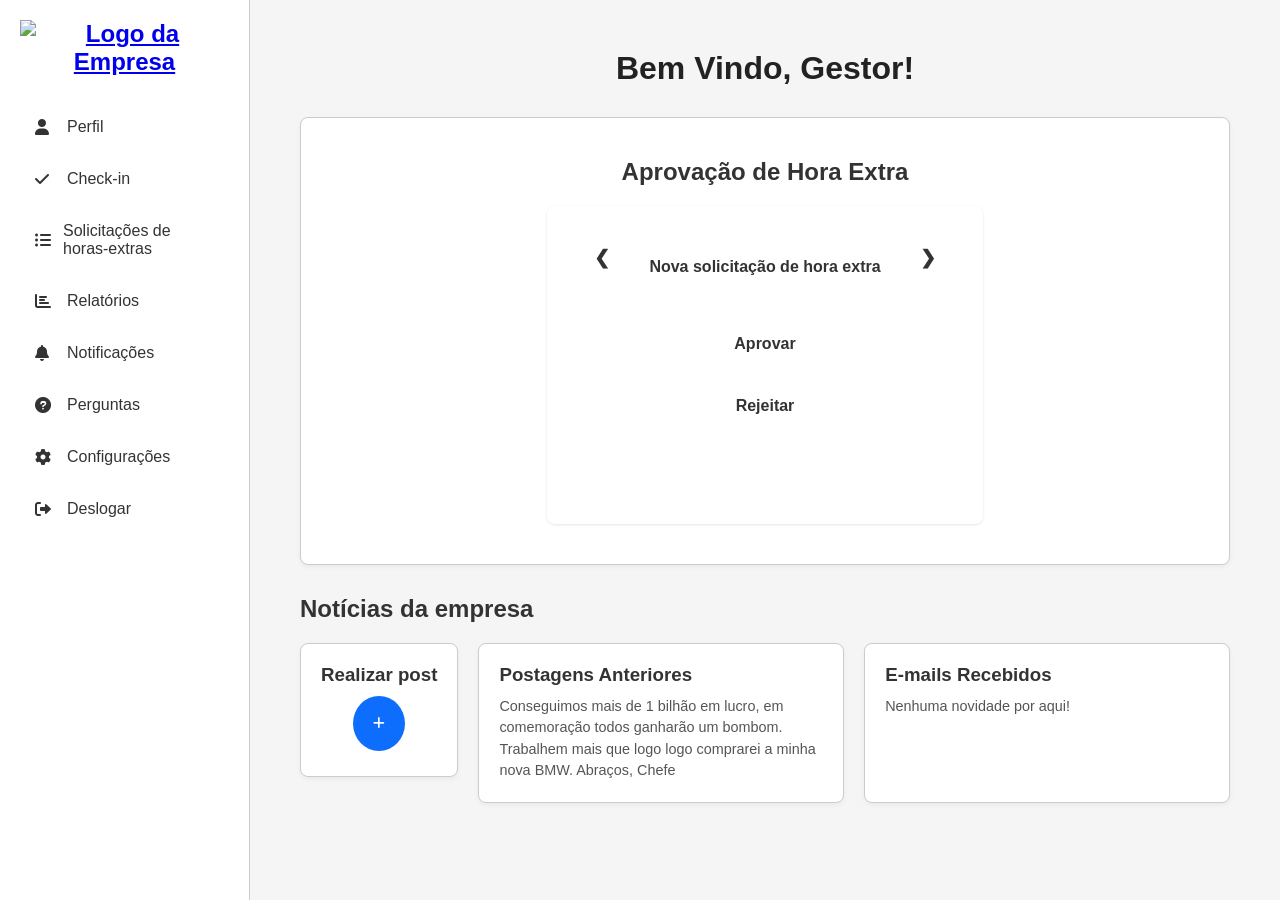
==== Gestor/gestor.html @ fa85524f "Iniciando a pagina encarregado" ====
<!DOCTYPE html>
<html lang="pt-br">
<head>
    <meta charset="UTF-8">
    <meta name="viewport" content="width=device-width, initial-scale=1.0">
    <title>Gestor</title>
    <link rel="stylesheet" href="styles.css">
    <link rel="stylesheet" href="https://cdnjs.cloudflare.com/ajax/libs/font-awesome/6.0.0-beta3/css/all.min.css">
</head>

<body>

    <nav class="sidebar" id="sidebar">
        <div class="sidebar-header">
            <a href="#dashboard" onclick="showpage('dashboard')">
                <img src="/Trabalho Fortes/Logo .png" alt="Logo da Empresa" class="logo">
            </a>
        </div>
        <ul class="sidebar-menu">
            <li><a href="#perfil" onclick="showpage('perfil')"><i class="fa-solid fa-user"></i> Perfil</a></li>
            <li><a href="#checkin" onclick="showpage('checkin')"><i class="fa-solid fa-check"></i> Check-in</a></li>
            <li><a href="#solicitacoes" onclick="showpage('solicitacoes')"><i
                        class="fa-solid fa-list-ul"></i>Solicitações de horas-extras</a></li>
            <li><a href="#relatorios" onclick="showpage('relatorios')"><i class="fa-solid fa-chart-bar"></i>
                    Relatórios</a></li>
            <li><a href="#notificacoes" onclick="showpage('notificacoes')"><i class="fa-solid fa-bell"></i>
                    Notificações</a></li>
            <li><a href="#perguntas" onclick="showpage('perguntas')"><i class="fa-solid fa-question-circle"></i>
                    Perguntas</a></li>
            <li><a href="#configuracoes" onclick="showpage('configuracoes')"><i class="fa-solid fa-cog"></i>
                    Configurações</a></li>
            <li id="logout"><a href="#"><i class="fa-solid fa-sign-out-alt"></i>Deslogar</a></li>
        </ul>
    </nav>

    <button class="hamburger-btn" id="toggle-sidebar">
        <i class="fas fa-bars"></i>
    </button>
    <section id="dashboard" class="page">
        <main class="main-content">

            <h1 class="main-title">Bem Vindo, Gestor!</h1>

            <div class="dashboard-grid top-widgets">
                <div class="widget grid-widget">
                    <div class="container">
                        <h1>Aprovação de Hora Extra</h1>

                        <div class="card">
                            <div class="header-nav">
                                <button class="nav-button" id="prev-btn">
                                    &#10094; </button>
                                <div class="notification-box">
                                    Nova solicitação de hora extra
                                </div>
                                <button class="nav-button" id="next-btn">
                                    &#10095; </button>
                            </div>

                            <div class="actions">
                                <div class="action-item">
                                    <button class="btn approve-btn" data-action="Sim">
                                        Aprovar
                                    </button>
                                </div>

                                <div class="action-item">
                                    <button class="btn reject-btn" data-action="Não">
                                        Rejeitar
                                    </button>
                                </div>
                            </div>
                        </div>
                    </div>
                </div>
            </div>

            <h2 class="section-title">Notícias da empresa</h2>
            <div class="dashboard-grid news-widgets">
                <a href="#noticias" onclick="showpage('noticias')" style="text-decoration: none; color: inherit;">
                    <div class="widget news-item">
                        <h3>Realizar post</h3>
                        <button><i class="fa-solid fa-plus" style="color: #ffff;"></i></button>
                    </div>
                </a>
                <div class="widget news-item">
                    <h3>Postagens Anteriores</h3>
                    <p>Conseguimos mais de 1 bilhão em lucro, em comemoração todos ganharão um bombom. Trabalhem mais
                        que logo logo comprarei a minha nova BMW. Abraços, Chefe</p>
                </div>

                <div class="widget news-item">
                    <h3>E-mails Recebidos</h3>
                    <p>Nenhuma novidade por aqui!</p>
                </div>

            </div>
        </main>
    </section>
    <section id="noticias" class="page">
        <main class="main-content">

            <header class="main-header">
                <h1>Publicar Nova Notícia</h1>
            </header>

            <section class="form-container">
                <form id="noticia-form">

                    <div class="form-group">
                        <label for="noticia-titulo">Título da Notícia</label>
                        <input type="text" id="noticia-titulo" name="noticia-titulo"
                            placeholder="Ex: Nova política de férias" required>
                    </div>

                    <div class="form-group">
                        <label for="noticia-conteudo">Conteúdo</label>
                        <textarea class="auto-grow" id="noticia-conteudo" name="noticia-conteudo" rows="10"
                            placeholder="Escreva a notícia aqui..." required></textarea>
                    </div>

                    <div class="form-actions">
                        <button type="submit" class="btn-publicar">Publicar Notícia</button>
                        <a href="#dashboard" onclick="showpage('dashboard')" class="btn-cancelar">Cancelar</a>
                    </div>

                </form>
            </section>

        </main>
    </section>
    <section id="perfil" class="page">
        <main class="main-content">
            <header class="content-header-1">
                <h2 id="page-title">Perfil</h2>
            </header>

            <div class="profile-container">
                <div class="profile-card">
                    <img src="../icone perfil.jpg" alt="Avatar do Gestor" class="profile-avatar">
                    <h3 class="profile-name" id="profile-name">Nome do funcionário</h3>
                    <div class="profile-details">
                        <p class="profile-info"><strong>Email:</strong> <span
                                id="profile-email">Gestor.nome@fortes.com.br</span></p>
                        <p class="profile-info"><strong>Matrícula:</strong> <span id="profile-matricula">56789</span>
                        </p>
                        <p class="profile-info"><strong>Função:</strong> <span id="profile-funcao">Gestor de
                                Manutenção</span></p>
                        <p class="profile-info"><strong>Setor:</strong> <span id="profile-setor">Elétrica</span></p>
                        <p class="profile-info"><strong>Telefone:</strong> <span id="profile-telefone">(27)
                                99999-9999</span></p>
                        <p class="profile-info"><strong>Unidade:</strong> <span id="profile-unidade">Matriz -
                                Vitória</span></p>
                    </div>
                    <a href="#editar_perfil" onclick="showpage('editar_perfil')" class="edit-btn"
                        style="text-decoration: none;">
                        <i class="fa-solid fa-pencil-alt"></i> Editar Perfil
                    </a>
                </div>

            </div>
        </main>
    </section>
    <section id="editar_perfil" class="page">
        <main class="main-content">
            <div class="form-container">
                <h3>Editar Perfil</h3>

                <form id="edit-form">

                    <div class="form-group">
                        <label for="edit-nome">Nome:</label>
                        <input type="text" id="edit-nome" name="nome">
                    </div>

                    <div class="form-group">
                        <label for="edit-email">Email:</label>
                        <input type="email" id="edit-email" name="email">
                    </div>

                    <div class="form-group">
                        <label for="edit-telefone">Telefone:</label>
                        <input type="text" id="edit-telefone" name="telefone">
                    </div>

                    <div class="form-group">
                        <label for="edit-matricula">Matrícula (não editável):</label>
                        <input type="text" id="edit-matricula" name="matricula" readonly disabled>
                    </div>
                    <div class="form-group">
                        <label for="edit-funcao">Função (não editável):</label>
                        <input type="text" id="edit-funcao" name="funcao" readonly disabled>
                    </div>

                    <div class="form-actions">

                        <button type="button" id="btn-salvar" class="btn-salvar">Salvar Alterações</button>

                        <a href="#perfil" onclick="showpage('perfil')" class="btn-cancelar">Cancelar</a>
                    </div>
                </form>
            </div>
    </section>
    <section id="checkin" class="page">
        <main class="main-content">
            <header class="content-header-2">
                <h2 id="page-title">Check-in</h2>
            </header>

            <div class="checkin-container">
                <div class="checkin-card">
                    <form id="checkin-form">
                        <label for="name">Nome Completo:</label>
                        <input type="text" id="name" name="name" required>

                        <label for="checkin-date">Data:</label>
                        <input type="date" id="checkin-date" name="checkin-date" required>

                        <label for="checkin-time">Hora:</label>
                        <input type="time" id="checkin-time" name="checkin-time" required>

                        <label for="location">Local de trabalho ou setor:</label>
                        <input type="text" id="location" name="location" required>

                        <label for="activity-type">Tipo de Atividade:</label>
                        <input type="text" id="activity-type" name="activity-type" required>

                        <label for="observations">Observações Adicionais:</label>
                        <textarea class="auto-grow" placeholder="Digite aqui..."></textarea>

                        <button type="submit" class="checkin-btn">Fazer Check-in</button>

                </div>
            </div>
        </main>
    </section>
    <section id="solicitacoes" class="page">
        <main class="main-content">
            <h3>Solicitações de horas-extras:</h3>
            <div class="content-header">
                <div class="status-tabs">
                    <span class="status-label">Status:</span>
                    <button class="tab-button" data-status="aprovadas">Aprovadas</button>
                    <button class="tab-button" data-status="reprovadas">Reprovadas</button>
                    <button class="tab-button active" data-status="pendentes">Pendentes</button>
                </div>
            </div>

            <div class="notifications-list" id="notifications-content">
            </div>

        </main>
        </div>
    </section>
    <section id="relatorios" class="page">
        <main class="main-content">

            <header class="main-header">
                <h1>Relatórios Gerenciais</h1>
                <div class="date-display">
                    <span>03/11/2025</span>
                    <i class="fa-solid fa-calendar-days"></i>
                </div>
            </header>

            <section class="dashboard-grid top-widgets">
                <div class="widget">
                    <h4>Total Horas Aprovadas (Mês)</h4>
                    <p class="summary-value">1.240 hrs</p>
                </div>
                <div class="widget">
                    <h4>Custo Estimado (Mês)</h4>
                    <p class="summary-value">R$ 45.880,00</p>
                </div>
                <div class="widget">
                    <h4>Taxa de Conclusão Geral</h4>
                    <p class="summary-value">85%</p>
                </div>
            </section>

            <section class="chart-box">
                <h3>Desempenho por Setor (Últimos 30 dias)</h3>

                <div id="daily-reports-container">

                    <div class="daily-report">
                        <h4 class="report-title">Setor: Elétrica (Encarregado: João)</h4>
                        <div class="report-bar-group">
                            <div class="bar-label"><span>Horas aprovadas</span><span>320h</span></div>
                            <div class="bar-container">
                                <div class="bar worked" style="width: 80%;"></div>
                            </div>
                        </div>
                        <div class="report-bar-group">
                            <div class="bar-label"><span>Horas feitas</span><span>280h</span></div>
                            <div class="bar-container">
                                <div class="bar extra" style="width: 70%;"></div>
                            </div>
                        </div>
                    </div>
                    <div class="daily-report">
                        <h4 class="report-title">Setor: Mecânica (Encarregado: Maria)</h4>
                        <div class="report-bar-group">
                            <div class="bar-label"><span>Horas aprovadas</span><span>280h</span></div>
                            <div class="bar-container">
                                <div class="bar worked" style="width: 70%;"></div>
                            </div>
                        </div>
                        <div class="report-bar-group">
                            <div class="bar-label"><span>Horas feitas</span><span>270h</span></div>
                            <div class="bar-container">
                                <div class="bar extra" style="width: 68%;"></div>
                            </div>
                        </div>
                    </div>
                    <div class="daily-report">
                        <h4 class="report-title">Setor: Civil (Encarregado: Pedro)</h4>
                        <div class="report-bar-group">
                            <div class="bar-label"><span>Horas aprovadas</span><span>400h</span></div>
                            <div class="bar-container">
                                <div class="bar worked" style="width: 100%;"></div>
                            </div>
                        </div>
                        <div class="report-bar-group">
                            <div class="bar-label"><span>Horas feitas</span><span>300h</span></div>
                            <div class="bar-container">
                                <div class="bar extra" style="width: 75%;"></div>
                            </div>
                        </div>
                    </div>
                    <div class="daily-report">
                        <h4 class="report-title">Setor: Hidráulica (Encarregado: Ana)</h4>
                        <div class="report-bar-group">
                            <div class="bar-label"><span>Horas aprovadas</span><span>240h</span></div>
                            <div class="bar-container">
                                <div class="bar worked" style="width: 60%;"></div>
                            </div>
                        </div>
                        <div class="report-bar-group">
                            <div class="bar-label"><span>Horas feitas</span><span>210h</span></div>
                            <div class="bar-container">
                                <div class="bar extra" style="width: 52%;"></div>
                            </div>
                        </div>
                    </div>

                </div>
            </section>

            <section class="bottom-content">
                <div class="legend">
                    <div class="legend-item">
                        <span class="color-box worked"></span> Horas Aprovadas (Planejado)
                    </div>
                    <div class="legend-item">
                        <span class="color-box extra"></span> Horas Feitas (Realizado)
                    </div>
                </div>
            </section>

        </main>
    </section>
    <section id="notificacoes" class="page">
        <div class="notifications-container">
            <h1 class="header-title">Notificações</h1>

            <div class="top-bar">
                <div class="search-bar">
                    <i class="fas fa-search"></i>
                    <input type="text" id="searchInput" placeholder="Pesquisar" onkeyup="filterNotifications()">
                </div>
                <br>
                <div class="filter-buttons">
                    <span>Mostrar:</span>
                    <button class="filter-btn active" data-filter="todas"
                        onclick="filterNotifications('todas')">Todas</button>
                    <button class="filter-btn" data-filter="lidas" onclick="filterNotifications('lidas')">Lidas</button>
                    <button class="filter-btn" data-filter="nao-lidas" onclick="filterNotifications('nao-lidas')">Não
                        lidas</button>
                </div>
            </div>

            <div id="notificationList" class="notification-list">
            </div>

        </div>
    </section>
    <section id="perguntas" class="page">
        <main class="content">
            <div class="card">
                <h3>Perguntas Frequentes</h3>
                <div class="faq-item">
                    <h4>Como faço para redefinir minha senha?</h4>
                    <p>Para redefinir sua senha, clique em "Esqueci minha senha" na página de login e siga as instruções
                        enviadas para seu e-mail.</p>
                </div>
                <div class="faq-item">
                    <h4>Como entro em contato com o suporte técnico?</h4>
                    <p>Você pode entrar em contato com o suporte técnico através do e-mail suporte@fortes.com.br ou pelo
                        telefone (27) 3333-0000.</p>
                </div>
                <div class="faq-item">
                    <h4>Como atualizo minhas informações de perfil?</h4>
                    <p>Para atualizar suas informações de perfil, acesse a seção "Perfil" no menu lateral e clique no
                        botão "Editar Perfil".</p>
                </div>
            </div>
            <div class="card1">
                <p>Não achou o que deseja ?</p>
                <br>
                <button class="contact-btn">Contate o Suporte</button>
            </div>
        </main>
    </section>
    <section id="configuracoes" class="page">
        <div class="container-config">
            <section class="section-group">
                <h3>Preferência</h3>
                <div class="toggle-setting">
                    <label for="modo-escuro">Modo escuro</label>
                    <label class="switch">
                        <input type="checkbox" id="modo-escuro" onclick="darkModeToggle()">
                        <span class="slider round"></span>
                    </label>
                </div>
                <div class="toggle-setting">
                    <label for="receber-notificacao">Receber notificação por e-mail</label>
                    <label class="switch">
                        <input type="checkbox" id="receber-notificacao" checked>
                        <span class="slider round"></span>
                    </label>
                </div>
                <div class="dropdown-setting">
                    <label for="idioma">Idioma</label>
                    <select id="idioma">
                        <option value="pt-br">Português</option>
                        <option value="en">English</option>
                        <option value="es">Español</option>
                    </select>
                </div>
            </section>
            </main>
        </div>
    </section>
    <script src="script.js"></script>
</body>

</html>
---- Gestor/styles.css ----
* {
    margin: 0;
    padding: 0;
    box-sizing: border-box;
}

:root {
    --sidebar-width: 250px;
    --color-text: #333;
    --color-background: #f5f5f5;
    --color-sidebar: #fff;
    --color-primary: #0d6efd;
    --border-color: #ccc;
    --color-background-table: white;
    --color-background-th: rgba(255, 255, 255, 0.719);
}

body {
    font-family: 'Poppins', sans-serif;
    background-color: var(--color-background);
    margin-left: var(--sidebar-width);
}

.page {
    display: none;
}

.page.active {
    display: block;
    padding: 20px;
    max-width: 100%;
    height: 100vh;
}

.content {
    width: 100%;
    max-width: 1000px;
    margin: 0 auto;
    display: flex;
    flex-direction: column;
    align-items: center;
    gap: 1rem;
    padding-top: 1rem;
}

.content-header {
    margin-bottom: 18px;
}

.content-header #page-title {
    font-size: 1.4rem;
    color: var(--color-text);
}

.sidebar {
    position: fixed;
    top: 0;
    left: 0;
    height: 100vh;
    width: var(--sidebar-width);
    background-color: var(--color-sidebar);
    border-right: 1px solid var(--border-color);
    padding: 20px;
    transition: transform 0.3s ease-in-out;
    z-index: 1000;
}

.sidebar-header {
    font-size: 1.5rem;
    font-weight: bold;
    margin-bottom: 30px;
    text-align: center;
}

.sidebar-menu {
    list-style: none;
}

.sidebar-menu a {
    display: flex;
    align-items: center;
    padding: 12px 15px;
    text-decoration: none;
    color: var(--color-text);
    border-radius: 8px;
    transition: background-color 0.2s;
    margin-bottom: 10px;
}

.sidebar-menu a i {
    margin-right: 12px;
    width: 20px;
}

.sidebar-menu a:hover {
    background-color: var(--color-background-table);
}

.hamburger-btn {
    display: none;
    position: fixed;
    top: 15px;
    left: 15px;
    background-color: var(--color-background-table);
    border: 1px solid var(--border-color);
    border-radius: 5px;
    padding: 10px 12px;
    font-size: 1.2rem;
    cursor: pointer;
    z-index: 1001;
}

@media (max-width: 768px) {
    .sidebar {
        transform: translateX(-100%);
    }

    .sidebar.active,
    .sidebar.open {
        transform: translateX(0);
    }

    .hamburger-btn {
        display: block;
    }

    body {
        padding-top: 3rem;
        margin: 0;
    }
}

/* ==========================================================================
   8. NOTIFICATIONS
   ========================================================================== */
.notifications-container {
    background-color: var(--color-background-table);
    border: 1px solid var(--border-color);
    border-radius: 8px;
    width: 100%;
    max-width: 600px;
    box-shadow: 0 4px 12px rgba(0, 0, 0, 0.1);
    padding: 20px;
    align-self: center;
    justify-self: center;
}

.header-title {
    text-align: center;
    font-size: 24px;
    color: var(--color-text);
    margin-bottom: 20px;
    gap: 15px;
}

.top-bar {
    display: flex;
    justify-content: space-between;
    align-items: center;
    border-bottom: 1px solid var(--border-color);
    padding-bottom: 15px;
    margin-bottom: 15px;
    flex-wrap: wrap;
}

.search-bar {
    display: flex;
    align-items: center;
    border: 1px solid var(--border-color);
    border-radius: 20px;
    padding: 5px 15px;
    width: 250px;
    background-color: var(--color-background-table);
}

.search-bar i {
    color: var(--color-text);
    margin-right: 10px;
}

#searchInput {
    border: none;
    outline: none;
    flex-grow: 1;
    background-color: transparent;
    font-size: 14px;
}

.filter-buttons {
    margin-top: 15px;
    display: flex;
    align-items: center;
    font-size: 14px;
}

.filter-buttons span {
    margin-right: 10px;
    color: var(--color-text);
}

.filter-btn {
    background-color: var(--color-background-table);
    color: var(--color-text);
    border: 1px solid var(--border-color);
    border-radius: 20px;
    padding: 5px 12px;
    margin-left: 8px;
    cursor: pointer;
    transition: background-color 0.2s, color 0.2s, border-color 0.2s;
    font-weight: bold;
}

.filter-btn:hover {
    background-color: var(--color-background-table);
}

.filter-btn.active {
    background-color: var(--color-primary);
    color: var(--color-background);
    border-color: #007bff;
}

.notification-item {
    display: flex;
    align-items: center;
    justify-content: space-between;
    padding: 15px 0;
    border-bottom: 1px solid var(--border-color);
    cursor: pointer;
    transition: background-color 0.1s;
}

.notification-item:last-child {
    border-bottom: none;
}

.notification-item:hover {
    background-color: var(--color-background);
}

.notification-content {
    display: flex;
    align-items: flex-start;
    flex-grow: 1;
    margin-right: 20px;
}

.icon-alert {
    color: #d9534f;
    font-size: 18px;
    margin-right: 15px;
}

.text-group {
    flex-grow: 1;
}

.title {
    font-weight: bold;
    color: var(--color-text);
    font-size: 15px;
    margin: 0;
}

.body-text {
    color: var(--color-text);
    font-size: 13px;
    margin: 3px 0 0 0;
}

.timestamp {
    color: var(--color-text);
    font-size: 12px;
    align-self: flex-start;
}

.read .title,
.read .body-text {
    color: var(--color-text);
}

.unread .icon-alert {
    color: var(--color-primary);
}

/* ==========================================================================
   9. FAQ / QUESTIONS
   ========================================================================== */
.faq-item {
    background-color: var(--color-background-th);
    border: 1px solid var(--border-color);
    border-radius: 8px;
    padding: 1.25rem;
    margin-bottom: 1rem;
    transition: transform .2s ease, box-shadow .2s ease;
    cursor: pointer;
}

.faq-item:hover {
    transform: translateY(-2px);
    box-shadow: 0 4px 12px var(--border-color);
}

.faq-item h4 {
    color: var(--color-primary);
    font-size: 1.1rem;
    margin-bottom: 0.75rem;
    display: flex;
    align-items: center;
    justify-content: space-between;
}

.faq-item h4::after {
    content: '+';
    font-size: 1.2rem;
    color: var(--color-text);
    transition: transform var(--transition);
}

.faq-item.active h4::after {
    transform: rotate(45deg);
}

.faq-item p {
    color: var(--color-text);
    font-size: 0.95rem;
    margin-top: 0.5rem;
    display: none;
    animation: fadeIn 0.3s ease;
}

.faq-item.active p {
    display: block;
}

@keyframes fadeIn {
    from {
        opacity: 0;
        transform: translateY(-10px);
    }

    to {
        opacity: 1;
        transform: translateY(0);
    }
}

/* ==========================================================================
   10. SETTINGS
   ========================================================================== */
.container-config {
    width: 100%;
    max-width: 600px;
    background-color: var(--background-color);
    justify-self: center;
    color: var(--color-text);
}

.section-group {
    margin-bottom: 30px;
}

.section-group h3 {
    font-size: 1.1em;
    font-weight: 600;
    margin-bottom: 10px;
    border-bottom: 1px solid var(--border-color);
    padding-bottom: 5px;
}

.section-group h4 {
    font-size: 1em;
    font-weight: 500;
    margin-top: 20px;
    margin-bottom: 10px;
}

.toggle-setting {
    display: flex;
    justify-content: space-between;
    align-items: center;
    margin-bottom: 15px;
}

.toggle-setting label {
    font-size: 1em;
}

.switch {
    position: relative;
    display: inline-block;
    width: 48px;
    height: 28px;
}

.switch input {
    opacity: 0;
    width: 0;
    height: 0;
}

.slider {
    position: absolute;
    cursor: pointer;
    top: 0;
    left: 0;
    right: 0;
    bottom: 0;
    background-color: var(--border-color);
    transition: .4s;
}

.slider:before {
    position: absolute;
    content: "";
    height: 20px;
    width: 20px;
    left: 4px;
    bottom: 4px;
    background-color: white;
    transition: .4s;
}

input:checked+.slider {
    background-color: #28a745;
}

input:focus+.slider {
    box-shadow: 0 0 1px #28a745;
}

input:checked+.slider:before {
    transform: translateX(20px);
}

.slider.round {
    border-radius: 28px;
}

.slider.round:before {
    border-radius: 50%;
}

.dropdown-setting {
    margin-top: 20px;
}

.dropdown-setting label {
    display: block;
    font-size: 1em;
    margin-bottom: 5px;
}

select#idioma {
    width: 100%;
    padding: 10px;
    border: 1px solid var(--border-color);
    border-radius: 4px;
    font-size: 1em;
    background-color: var(--color-background);
    appearance: none;
    -webkit-appearance: none;
    -moz-appearance: none;
    background-image: url('data:image/svg+xml;utf8,<svg fill="%23333333" xmlns="http://www.w3.org/2000/svg" viewBox="0 0 24 24" width="18px" height="18px"><path d="M7 10l5 5 5-5z"/></svg>');
    background-repeat: no-repeat;
    background-position: right 10px center;
    cursor: pointer;
    color: var(--color-text);
}

select#idioma:focus {
    border-color: var(--button-bg-primary);
    outline: none;
}

.modo_de_cor {
    cursor: pointer;
}

/* Generic Button */
button {
    background: var(--color-background);
    color: var(--color-text);
    border: none;
    padding: 10px 16px;
    border-radius: 8px;
    cursor: pointer;
    font-weight: 600;
    transition: transform .08s ease, box-shadow .12s ease;
    margin-bottom: 5%;
}

button:hover {
    transform: scale(1.015);
}

.card {
    background: var(--color-background-table);
    border-radius: 8px;
    box-shadow: 0 1px 3px rgba(0, 0, 0, 0.1);
    padding: 2rem;
    width: 100%;
    max-width: 800px;
    margin: 0 auto;
}

.card h3 {
    color: var(--color-text);
    font-size: 1.75rem;
    margin-bottom: 1.5rem;
    padding-bottom: 1rem;
    border-bottom: 2px solid var(--color-background-table);
}

.card p {
    color: var(--color-text);
    line-height: 1.5;
    margin-bottom: 12px;
}

.card1 {
    background: var(--color-background-table);
    border-radius: 8px;
    box-shadow: 0 1px 3px rgba(0, 0, 0, 0.1);
    padding: 1.5rem;
    width: 100%;
    max-width: 400px;
    margin: 1rem auto 0 auto;
    text-align: center;
    gap: 1rem;
    color: var(--color-text);
}

/* Generic Form Elements */
form {
    max-width: 600px;
    margin: 0 auto;
    background-color: var(--color-background-table);
    padding: 20px;
    border-radius: 8px;
    box-shadow: 0 2px 4px rgba(0, 0, 0, 0.1);
    display: flex;
    flex-direction: column;
    gap: 15px;
}

.form-container {
    max-width: 800px;
    margin: 20px auto;
    padding: 25px;
    background: var(--color-background-table);
    border-radius: 8px;
    box-shadow: 0 8px 10px rgba(0, 0, 0, 0.1);
}

.form-container h3 {
    margin-bottom: 20px;
    font-size: 1.5rem;
}

.form-group {
    margin-bottom: 15px;
}

.form-group label {
    display: block;
    margin-bottom: 5px;
    font-weight: bold;
}

.form-group input {
    width: 100%;
    padding: 10px;
    border: 1px solid var(--border-color);
    border-radius: 5px;
    font-size: 1rem;
    background-color: var(--color-background-th);
    color: var(--color-text);
}

.form-actions {
    margin-top: 20px;
}

label {
    font-weight: bold;
    margin-bottom: 5px;
    color: var(--color-text);
}

input[type="text"],
input[type="date"],
input[type="time"] {
    padding: 10px;
    border: 1px solid var(--border-color);
    border-radius: 5px;
    font-size: 1rem;
    width: 100%;
    color: var(--color-text);
    background-color: var(--color-background-th);
}

.auto-grow {
    box-sizing: border-box;
    width: 100%;
    max-width: 100%;
    min-height: 80px;
    resize: none;
    overflow-wrap: break-word;
    word-wrap: break-word;
    white-space: pre-wrap;
    overflow: hidden;
}

/* Action Buttons */
.btn-salvar {
    background-color: var(--color-primary);
    color: var(--color-text);
    padding: 12px 20px;
    border: none;
    border-radius: 5px;
    cursor: pointer;
    font-size: 1rem;
    text-decoration: none;
}

.btn-cancelar {
    background-color: grey;
    color: var(--color-text);
    padding: 12px 20px;
    border: none;
    border-radius: 5px;
    cursor: pointer;
    font-size: 1rem;
    text-decoration: none;
    margin-left: 10px;
}

h3 {
    color: var(--color-text);
}

/* ==========================================================================
   5. PROFILE
   ========================================================================== */
.profile-container {
    display: flex;
    justify-content: center;
    align-items: flex-start;
    padding: 24px 0;
}

.profile-card {
    width: 100%;
    max-width: 760px;
    background: var(--color-background-table);
    box-shadow: 0 1px 3px rgba(0, 0, 0, 0.1);
    padding: 30px;
    border-radius: 8px;
    display: flex;
    flex-direction: column;
    align-items: center;
    gap: 14px;
}

.profile-avatar {
    width: 120px;
    height: 120px;
    object-fit: cover;
    border-radius: 50%;
    border: 6px solid rgba(13, 110, 253, 0.06);
    box-shadow: 0 6px 18px rgba(13, 110, 253, 0.08);
}

.profile-name {
    font-size: 1.35rem;
    font-weight: 600;
    color: var(--color-text);
}

.profile-details {
    width: 100%;
    display: grid;
    grid-template-columns: 1fr 1fr;
    gap: 10px 24px;
    margin-top: 4px;
}

.profile-info {
    font-size: 0.96rem;
    color: var(--color-text);
    background: rgba(0, 0, 0, 0.02);
    padding: 10px 12px;
    border-radius: 8px;
}

.profile-info strong {
    color: var(--color-text);
    font-weight: 600;
    margin-right: 6px;
}

.edit-btn {
    margin-top: 10px;
    background: var(--color-primary);
    color: var(--color-background);
    border: none;
    padding: 10px 16px;
    border-radius: 8px;
    cursor: pointer;
    font-weight: 600;
    display: inline-flex;
    align-items: center;
    gap: 8px;
    transition: transform .08s ease, box-shadow .12s ease;
}

.edit-btn:hover {
    transform: translateY(-2px);
    box-shadow: 0 8px 20px rgba(13, 110, 253, 0.12);
}

@media (max-width: 900px) {
    .profile-details {
        grid-template-columns: 1fr;
    }
}

/* ==========================================================================
   6. CHECK-IN
   ========================================================================== */
.checkin-history {
    max-width: 900px;
    margin: 24px auto;
}

/*Dashboard*/
.main-content {
    padding: 30px;
    transition: margin-left 0.3s ease-in-out;
    position: relative;
    z-index: 1;
}

.main-title {
    font-size: 2rem;
    font-weight: bold;
    color: var(--color-text);
    margin-bottom: 30px;
}

.section-title {
    font-size: 1.5rem;
    font-weight: 600;
    color: var(--color-text);
    margin-top: 30px;
    margin-bottom: 20px;
}

.dashboard-grid {
    display: flex;
    flex-wrap: wrap;
    gap: 20px;
}

.widget {
    background-color: var(--color-background-th);
    padding: 20px;
    border-radius: 8px;
    box-shadow: 0 2px 5px rgba(0, 0, 0, 0.05);
    flex: 1;
}

.chart-widget {
    flex-basis: 300px;
    flex-grow: 2;
    display: flex;
    flex-direction: column;
    min-height: 250px;
}

.chart-widget h3 {
    text-align: center;
    margin-bottom: 20px;
    font-weight: 600;
    color: var(--color-text);
}

.news-widgets {
    flex-basis: 30%;
}

.news-item h3 {
    margin-bottom: 10px;
    font-weight: 600;
    color: var(--color-text);
}

.news-item p {
    font-size: 0.9rem;
    line-height: 1.5;
    color: var(--color-text);
}

.widget.grid-widget {
    display: grid;
    flex-wrap: wrap;
    flex-direction: row;
}

@media (max-width: 992px) {
    .dashboard-grid.news-widgets {
        flex-direction: column;
    }
}

.container {
    background-color: var(--color-background-th);
    padding: 20px;
    text-align: center;
    border-radius: 8px;
}

h1 {
    color: var(--color-text);
    font-size: 1.5em;
    margin-top: 0;
    margin-bottom: 20px;
    text-align: center;
}

.card {
    background-color: var(--color-background-table);
}

.header-nav {
    display: flex;
    align-items: center;
    justify-content: space-between;
    margin-bottom: 30px;
}

.nav-button {
    background: var(--color-background-table);
    border-radius: 100%;
    width: 45px;
    height: 40px;
    font-size: 1.2em;
    cursor: pointer;
    line-height: 1;
    display: flex;
    justify-content: center;
    align-items: center;
    padding: 0;
}

.notification-box {
    background-color: var(--color-background-table);
    padding: 10px 15px;
    flex-grow: 1;
    margin: 0 10px;
    font-weight: bold;
    color: var(--color-text);
}

.actions {
    display: flex;
    justify-content: space-between;
    align-items: flex-end;
    margin-bottom: 40px;
    flex-wrap: wrap;
}

.action-item {
    display: flex;
    flex-direction: column;
    align-items: center;
    flex: 1 1 100%;
    margin-bottom: 10px;
}

.icon {
    font-size: 3em;
    margin-bottom: 10px;
    width: 50px;
    height: 50px;
    border-radius: 50%;
    display: flex;
    justify-content: center;
    align-items: center;
    line-height: 1;
    font-weight: bold;
}

.btn {
    background-color: var(--color-background-table);
    padding: 8px 20px;
    cursor: pointer;
    font-size: 1em;
    font-weight: bold;
    min-width: 80px;
    border-radius: 5%;
}

.nav-button:hover,
.btn:hover,
.details-btn:hover {
    opacity: 0.8;
}

@media (min-width: 1200px) {
    .dashboard-grid.top-widgets .widget.grid-widget {
        justify-items: center;
    }

    .dashboard-grid.top-widgets .widget.grid-widget .container .card {
        width: 100%;
    }
}

.widget.news-item button {
    background-color: var(--color-primary);
    padding: 20px;
    border-radius: 100%;
    border-style: none;
    cursor: pointer;
    max-width: fit-content;
    align-self: center;
}

.widget.news-item {
    display: flex;
    flex-wrap: wrap;
    flex-direction: column;
}

/* Relatórios*/
.main-content {
    padding: 30px;
    transition: margin-left 0.3s ease-in-out;
}

.main-header {
    display: flex;
    justify-content: space-between;
    align-items: center;
    margin-bottom: 20px;
    background-color: var(--color-background);
    padding: 20px;
    border-radius: 8px;
    border: 1px solid var(--border-color);
    box-shadow: 0 8px 20px rgba(0, 0, 0, 0.12);
    ;
}

.main-header h1 {
    font-size: 1.75rem;
    margin: 0;
    color: var(--color-text);
}

.date-display {
    display: flex;
    align-items: center;
    gap: 10px;
    font-size: 1rem;
    color: var(--color-text);
    padding: 8px 12px;
    border: 1px solid var(--border-color);
    border-radius: 8px;
}

.date-display i {
    font-size: 1.2rem;
    color: var(--color-text);
}

.dashboard-grid {
    display: flex;
    flex-wrap: wrap;
    gap: 20px;
    margin-bottom: 20px;
}

.widget {
    background-color: var(--color-background-table);
    padding: 20px;
    border-radius: 8px;
    box-shadow: 0 8px 20px rgba(0, 0, 0, 0.12);
    ;
    flex: 1;
    border: 1px solid var(--border-color);
}

.widget h4 {
    font-size: 1rem;
    color: var(--color-text);
    font-weight: 600;
    margin-bottom: 10px;
}

.widget .summary-value {
    font-size: 1.75rem;
    font-weight: bold;
    color: var(--color-text);
}

.chart-box {
    background-color: var(--color-background);
    border: 1px solid var(--border-color);
    border-radius: 8px;
    padding: 25px;
    box-shadow: 0 8px 20px rgba(0, 0, 0, 0.12);
}

.chart-box h3 {
    font-size: 1.2rem;
    color: var(--color-text);
    font-weight: bold;
    margin-bottom: 20px;
}

#daily-reports-container {
    max-height: 450px;
    overflow-y: auto;
    padding-right: 10px;
}

.daily-report {
    border: 1px solid var(--border-color);
    border-radius: 6px;
    padding: 15px;
    margin-bottom: 15px;
}

.daily-report:last-child {
    margin-bottom: 0;
}

.report-title {
    font-size: 1.1rem;
    color: var(--color-text);
    margin-bottom: 15px;
    font-weight: 600;
}

.report-bar-group {
    margin-bottom: 10px;
}

.bar-label {
    display: flex;
    justify-content: space-between;
    font-size: 0.9rem;
    color: var(--color-text);
    margin-bottom: 5px;
}

.bar-container {
    width: 100%;
    background-color: var(--background-color);
    border-radius: 5px;
    overflow: hidden;
}

.bar {
    height: 20px;
    border-radius: 5px;
    transition: width 0.3s ease;
}

.bar.worked {
    background-color: var(--background-color);
}

.bar.extra {
    background-color: var(--color-background-table);/
}


.bottom-content {
    display: flex;
    justify-content: flex-start;
    align-items: flex-start;
    margin-top: 20px;
    gap: 20px;
}

.legend {
    background-color: var(--color-background);
    border: 1px solid var(--border-color);
    border-radius: 8px;
    padding: 20px;
    box-shadow: 0 8px 20px rgba(0, 0, 0, 0.12);
    ;
    flex-basis: 400px;
}

.legend-item {
    display: flex;
    align-items: center;
    font-size: 0.9rem;
    color: var(--color-text)
}

.legend-item:first-child {
    margin-bottom: 15px;
}

.color-box {
    width: 20px;
    height: 20px;
    margin-right: 10px;
    border-radius: 4px;
    border: 1px solid var(--border-color);
}

.color-box.worked {
    background-color: var(--color-background-table);
    border-color: var(--color-background-th);
}

.color-box.extra {
    background-color: var(--color-background-table);
    border-color: var(--border-color);
}
/* solicitacoes */
.status-tabs {
    display: flex;
    gap: 10px;
    margin-bottom: 20px;
    align-items: flex-start;
    color: var(--color-text);
    flex-wrap: wrap;
}
.app-container {
    display: flex;
    width: 100vw;
    min-height: 100vh;
}
.content-header {
    border-bottom: 1px solid var(--border-color);
    padding-bottom: 10px;
    margin-bottom: 20px;
    display: flex;
    justify-content: flex-end; 
}

.status-label {
    font-weight: bold;
    margin-right: 10px;
    color: var(--color-text);
}

.tab-button {
    padding: 5px 15px;
    margin-left: 5px;
    border: 1px solid var(--border-color);
    background-color: var(--color-background-table);
    cursor: pointer;
    border-radius: 4px;
    font-size: 0.9em;
}

.tab-button.active {
    background-color: var(--primary-color);
    color: var(--color-text);
    border-color: var(--border-color);
}

.notification-item {
    background-color: var(--color-background-table);
    border: 1px solid var(--border-color);
    padding: 15px;
    margin-bottom: 15px;
    display: flex;
    justify-content: space-between;
    align-items: flex-start;
    border-radius: 4px;
}

.item-details p {
    margin: 2px 0;
    line-height: 1.4;
    color: var(--color-text);
}

.item-number, .item-name {
    font-weight: bold;
}

.item-justification {
    font-size: 0.9em;
    color: var(--color-text);
    margin-top: 5px !important;
}

.item-actions {
    display: flex;
    flex-direction: column;
    align-items: flex-end;
    gap: 5px;
    min-width: 120px;
}

.btn-action {
    padding: 5px 15px;
    border: none;
    cursor: pointer;
    border-radius: 4px;
    font-size: 0.9em;
    width: 100%;
    text-align: center;
    color: var(--color-text);
}

.btn-approve {
    background-color: #28a745;
}

.btn-reject {
    background-color: red;
}

.btn-link {
    background: none;
    border: none;
    color: var(--color-text);
    text-decoration: underline;
    cursor: pointer;
    padding: 5px 0;
}

.item-status-display {
    display: flex;
    flex-direction: column;
    align-items: flex-end;
    min-width: 120px;
    font-weight: bold;
    color: var(--color-text); 
}

.detail-actions {
    flex-direction: row;
    gap: 10px;
    width: 100%;
    margin-top: 10px;
}

.detail-actions .btn-action {
    width: auto;
}

.btn-back {
    background-color: var(--background-color);
    color: var(--primary-color);
    border: 1px solid var(--border-color);
}

/* ==========================================================================
   12. MEDIA QUERY PARA TELAS PEQUENAS (Max 600px) - NOVO BLOCO
   ========================================================================== */
@media (max-width: 600px) {
    
    .notification-item {
        flex-direction: column;
        align-items: stretch;
        gap: 10px;
    }

    .item-actions {
        flex-direction: row;
        justify-content: space-between;
        min-width: unset;
        width: 100%; 
    }

    .item-actions .btn-action {
        flex: 1; 
        margin: 0 5px;
    }
    
    .item-status-display {
        align-items: flex-start;
        width: 100%;
        text-align: left;
    }

    .dashboard-grid.top-widgets {
        flex-direction: column;
    }
}
/*Dashboard*/
.main-title {
    font-size: 2rem;
    font-weight: bold;
    color: #222;
    margin-bottom: 30px;
}
.section-title {
    font-size: 1.5rem;
    font-weight: 600;
    color: #333;
    margin-top: 30px;
    margin-bottom: 20px;
}

.dashboard-grid {
    display: flex;
    flex-wrap: wrap;
    gap: 20px;
}

.widget {
    background-color: #ffffff;
    padding: 20px;
    border-radius: 8px;
    box-shadow: 0 2px 5px rgba(0,0,0,0.05);
    flex: 1;
}

.chart-widget {
    flex-basis: 300px;
    flex-grow: 2; 
    display: flex;
    flex-direction: column;
    min-height: 250px; 
}
.chart-widget h3 {
    text-align: center;
    margin-bottom: 20px;
    font-weight: 600;
    color: #333;
}

.news-widgets {
    flex-basis: 30%; 
}
.news-item h3 {
    margin-bottom: 10px;
    font-weight: 600;
    color: #333;
}
.news-item p {
    font-size: 0.9rem;
    line-height: 1.5;
    color: #555;
}

@media (max-width: 992px) {
    .dashboard-grid.news-widgets {
        flex-direction: column;
    }
}
@media (max-width: 768px) {
    .dashboard-grid.top-widgets {
        flex-direction: column;
    }
}
/*Relatórios*/
.main-header {
    display: flex;
    justify-content: space-between;
    align-items: center;
    margin-bottom: 30px;
    background-color: #fff;
    padding: 20px;
    border-radius: 8px;
    border: 1px solid #ddd;
    box-shadow: 0 2px 4px rgba(0,0,0,0.05);
}
.main-header h1 {
    font-size: 1.75rem;
    margin: 0;
    color: #333;
}
.date-display {
    display: flex;
    align-items: center;
    gap: 10px;
    font-size: 1rem;
    color: #555;
    padding: 8px 12px;
    border: 1px solid #ccc;
    border-radius: 8px;
}
.date-display i {
    font-size: 1.2rem;
}

.chart-box {
    background-color: #fff;
    border: 1px solid #ddd;
    border-radius: 8px;
    padding: 25px;
    box-shadow: 0 2px 4px rgba(0,0,0,0.05);
}
.chart-box h3 {
    font-size: 1.2rem;
    color: #333;
    font-weight: bold;
    margin-bottom: 20px;
}

#daily-reports-container {
    max-height: 500px; 
    overflow-y: auto; 
    padding-right: 10px; 
}

.daily-report {
    border: 1px solid #eee;
    border-radius: 6px;
    padding: 15px;
    margin-bottom: 15px;
}
.daily-report:last-child {
    margin-bottom: 0;
}

.report-date {
    font-size: 1.1rem;
    color: #333;
    margin-bottom: 15px;
}

.report-bar-group {
    margin-bottom: 10px;
}

.bar-label {
    display: flex;
    justify-content: space-between;
    font-size: 0.9rem;
    color: #555;
    margin-bottom: 5px;
}

.bar-container {
    width: 100%;
    background-color: #f0f0f0;
    border-radius: 5px;
    overflow: hidden; 
}

.bar {
    height: 20px;
    border-radius: 5px;
    transition: width 0.3s ease;
}
.bar.worked {
    background-color: #a9a9a9; 
}
.bar.extra {
    background-color: #d3d3d3; 
}
.bottom-content {
    display: flex;
    justify-content: space-between;
    align-items: flex-start;
    margin-top: 20px;
    gap: 20px;
}
.legend, .cta-box {
    background-color: #fff;
    border: 1px solid #ddd;
    border-radius: 8px;
    padding: 20px;
    box-shadow: 0 2px 4px rgba(0,0,0,0.05);
}
.legend {
    flex-basis: 300px; 
}
.legend-item {
    display: flex;
    align-items: center;
    font-size: 0.9rem;
}
.legend-item:first-child {
    margin-bottom: 15px;
}
.color-box {
    width: 20px;
    height: 20px;
    margin-right: 10px;
    border-radius: 4px;
    border: 1px solid #ccc;
}
.color-box.worked {
    background-color: #a9a9a9;
    border-color: #888;
}
.color-box.extra {
    background-color: #d3d3d3; 
    border-color: #bbb;
}
.cta-box {
    flex-grow: 1; 
    text-align: center;
}
.cta-box p {
    font-size: 1rem;
    color: #333;
}
.cta-box a {
    font-weight: bold;
    color: #1a73e8;
    text-decoration: none;
}
.cta-box a:hover {
    text-decoration: underline;
}
@media (max-width: 768px) {
    .main-header {
        flex-direction: column;
        align-items: flex-start;
        gap: 15px;
    }
    .main-header h1 {
        font-size: 1.5rem;
    }
    .date-display {
        align-self: flex-start;
        width: 100%;
        justify-content: space-between;
    }
    .bottom-content {
        flex-direction: column;
    }
    .legend, .cta-box {
        width: 100%;
        flex-basis: auto;
    }
    #daily-reports-container {
        max-height: 400px; 
    }
}
/* ==========================================================================
   11. DARK MODE & THEMES
   ========================================================================== */
.dark-mode {
    --color-background: #1e1e1e;
    --color-background-table: #2e2e2e;
    --color-background-th: #3e3e3e;
    --color-text: #fff;
    --color-primary: #007bff;
    --border-color: #333;
    --color-sidebar: #333;
}
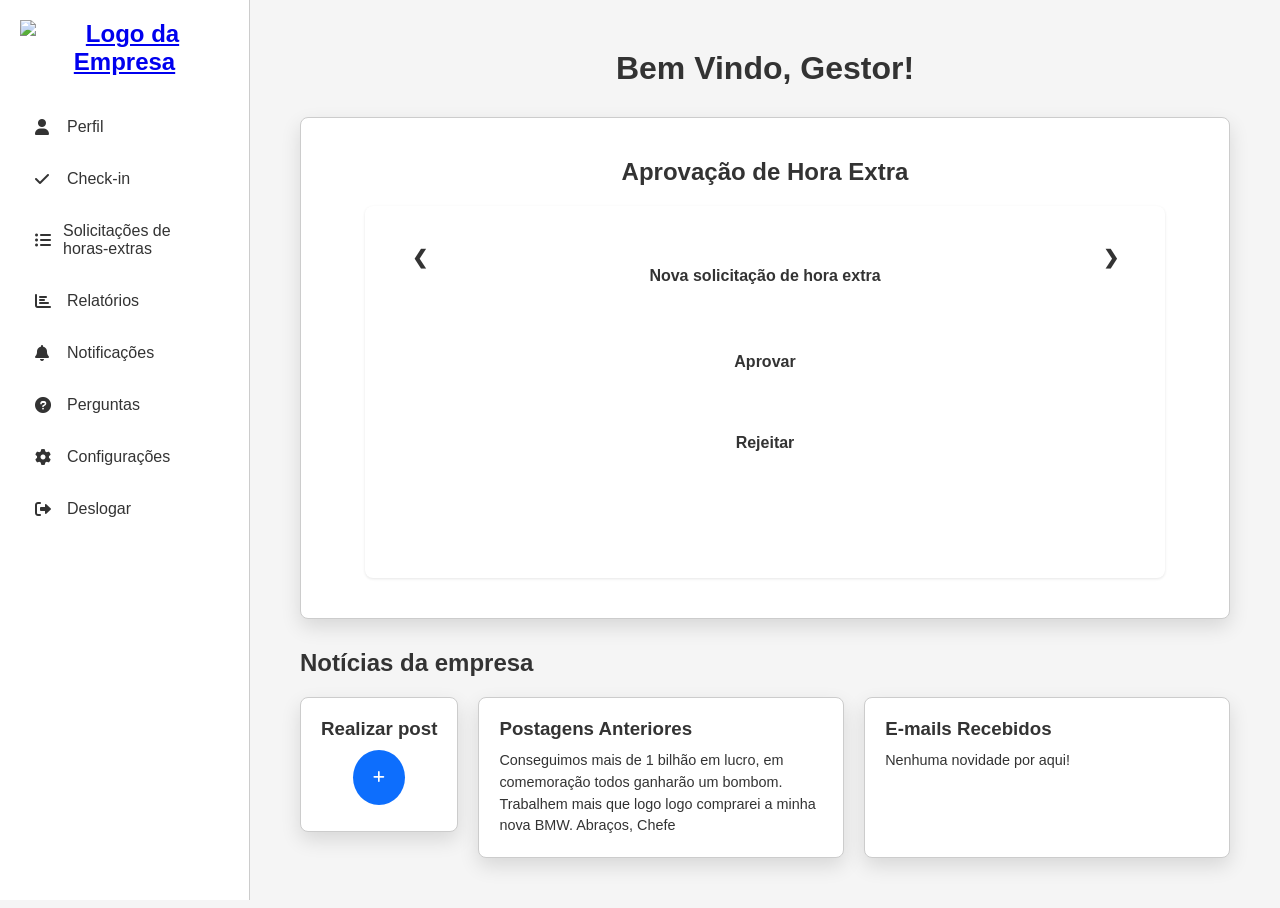
==== commit 6264b88f: "Update gestor.html" ====
--- a/Gestor/gestor.html
+++ b/Gestor/gestor.html
@@ -417,7 +417,7 @@
             <section class="section-group">
                 <h3>Preferência</h3>
                 <div class="toggle-setting">
-                    <label for="modo-escuro">Modo escuro</label>
+                    <label for="modo-escuro">Modo de iluminação</label>
                     <label class="switch">
                         <input type="checkbox" id="modo-escuro" onclick="darkModeToggle()">
                         <span class="slider round"></span>
@@ -445,4 +445,5 @@
     <script src="script.js"></script>
 </body>
 
-</html>+
+</html>
--- a/Gestor/styles.css
+++ b/Gestor/styles.css
@@ -819,6 +819,11 @@
     padding: 20px;
     text-align: center;
     border-radius: 8px;
+    width: 100%;
+    display: flex;
+    flex-direction: column;
+    align-items: center;
+    flex-wrap: wrap;
 }
 
 h1 {
@@ -839,7 +844,14 @@
     justify-content: space-between;
     margin-bottom: 30px;
 }
-
+@media screen and (max-width: 472px) {
+    .header-nav {
+        flex-direction: column;
+        align-items: stretch;
+        flex-wrap: wrap;
+        
+    }
+}
 .nav-button {
     background: var(--color-background-table);
     border-radius: 100%;
@@ -1290,250 +1302,8 @@
         flex-direction: column;
     }
 }
-/*Dashboard*/
-.main-title {
-    font-size: 2rem;
-    font-weight: bold;
-    color: #222;
-    margin-bottom: 30px;
-}
-.section-title {
-    font-size: 1.5rem;
-    font-weight: 600;
-    color: #333;
-    margin-top: 30px;
-    margin-bottom: 20px;
-}
-
-.dashboard-grid {
-    display: flex;
-    flex-wrap: wrap;
-    gap: 20px;
-}
-
-.widget {
-    background-color: #ffffff;
-    padding: 20px;
-    border-radius: 8px;
-    box-shadow: 0 2px 5px rgba(0,0,0,0.05);
-    flex: 1;
-}
-
-.chart-widget {
-    flex-basis: 300px;
-    flex-grow: 2; 
-    display: flex;
-    flex-direction: column;
-    min-height: 250px; 
-}
-.chart-widget h3 {
-    text-align: center;
-    margin-bottom: 20px;
-    font-weight: 600;
-    color: #333;
-}
-
-.news-widgets {
-    flex-basis: 30%; 
-}
-.news-item h3 {
-    margin-bottom: 10px;
-    font-weight: 600;
-    color: #333;
-}
-.news-item p {
-    font-size: 0.9rem;
-    line-height: 1.5;
-    color: #555;
-}
-
-@media (max-width: 992px) {
-    .dashboard-grid.news-widgets {
-        flex-direction: column;
-    }
-}
-@media (max-width: 768px) {
-    .dashboard-grid.top-widgets {
-        flex-direction: column;
-    }
-}
-/*Relatórios*/
-.main-header {
-    display: flex;
-    justify-content: space-between;
-    align-items: center;
-    margin-bottom: 30px;
-    background-color: #fff;
-    padding: 20px;
-    border-radius: 8px;
-    border: 1px solid #ddd;
-    box-shadow: 0 2px 4px rgba(0,0,0,0.05);
-}
-.main-header h1 {
-    font-size: 1.75rem;
-    margin: 0;
-    color: #333;
-}
-.date-display {
-    display: flex;
-    align-items: center;
-    gap: 10px;
-    font-size: 1rem;
-    color: #555;
-    padding: 8px 12px;
-    border: 1px solid #ccc;
-    border-radius: 8px;
-}
-.date-display i {
-    font-size: 1.2rem;
-}
-
-.chart-box {
-    background-color: #fff;
-    border: 1px solid #ddd;
-    border-radius: 8px;
-    padding: 25px;
-    box-shadow: 0 2px 4px rgba(0,0,0,0.05);
-}
-.chart-box h3 {
-    font-size: 1.2rem;
-    color: #333;
-    font-weight: bold;
-    margin-bottom: 20px;
-}
-
-#daily-reports-container {
-    max-height: 500px; 
-    overflow-y: auto; 
-    padding-right: 10px; 
-}
-
-.daily-report {
-    border: 1px solid #eee;
-    border-radius: 6px;
-    padding: 15px;
-    margin-bottom: 15px;
-}
-.daily-report:last-child {
-    margin-bottom: 0;
-}
-
-.report-date {
-    font-size: 1.1rem;
-    color: #333;
-    margin-bottom: 15px;
-}
-
-.report-bar-group {
-    margin-bottom: 10px;
-}
-
-.bar-label {
-    display: flex;
-    justify-content: space-between;
-    font-size: 0.9rem;
-    color: #555;
-    margin-bottom: 5px;
-}
-
-.bar-container {
-    width: 100%;
-    background-color: #f0f0f0;
-    border-radius: 5px;
-    overflow: hidden; 
-}
-
-.bar {
-    height: 20px;
-    border-radius: 5px;
-    transition: width 0.3s ease;
-}
-.bar.worked {
-    background-color: #a9a9a9; 
-}
-.bar.extra {
-    background-color: #d3d3d3; 
-}
-.bottom-content {
-    display: flex;
-    justify-content: space-between;
-    align-items: flex-start;
-    margin-top: 20px;
-    gap: 20px;
-}
-.legend, .cta-box {
-    background-color: #fff;
-    border: 1px solid #ddd;
-    border-radius: 8px;
-    padding: 20px;
-    box-shadow: 0 2px 4px rgba(0,0,0,0.05);
-}
-.legend {
-    flex-basis: 300px; 
-}
-.legend-item {
-    display: flex;
-    align-items: center;
-    font-size: 0.9rem;
-}
-.legend-item:first-child {
-    margin-bottom: 15px;
-}
-.color-box {
-    width: 20px;
-    height: 20px;
-    margin-right: 10px;
-    border-radius: 4px;
-    border: 1px solid #ccc;
-}
-.color-box.worked {
-    background-color: #a9a9a9;
-    border-color: #888;
-}
-.color-box.extra {
-    background-color: #d3d3d3; 
-    border-color: #bbb;
-}
-.cta-box {
-    flex-grow: 1; 
-    text-align: center;
-}
-.cta-box p {
-    font-size: 1rem;
-    color: #333;
-}
-.cta-box a {
-    font-weight: bold;
-    color: #1a73e8;
-    text-decoration: none;
-}
-.cta-box a:hover {
-    text-decoration: underline;
-}
-@media (max-width: 768px) {
-    .main-header {
-        flex-direction: column;
-        align-items: flex-start;
-        gap: 15px;
-    }
-    .main-header h1 {
-        font-size: 1.5rem;
-    }
-    .date-display {
-        align-self: flex-start;
-        width: 100%;
-        justify-content: space-between;
-    }
-    .bottom-content {
-        flex-direction: column;
-    }
-    .legend, .cta-box {
-        width: 100%;
-        flex-basis: auto;
-    }
-    #daily-reports-container {
-        max-height: 400px; 
-    }
+h1, h2, h3, h4, h5, h6 {
+    color: var(--color-text);
 }
 /* ==========================================================================
    11. DARK MODE & THEMES
